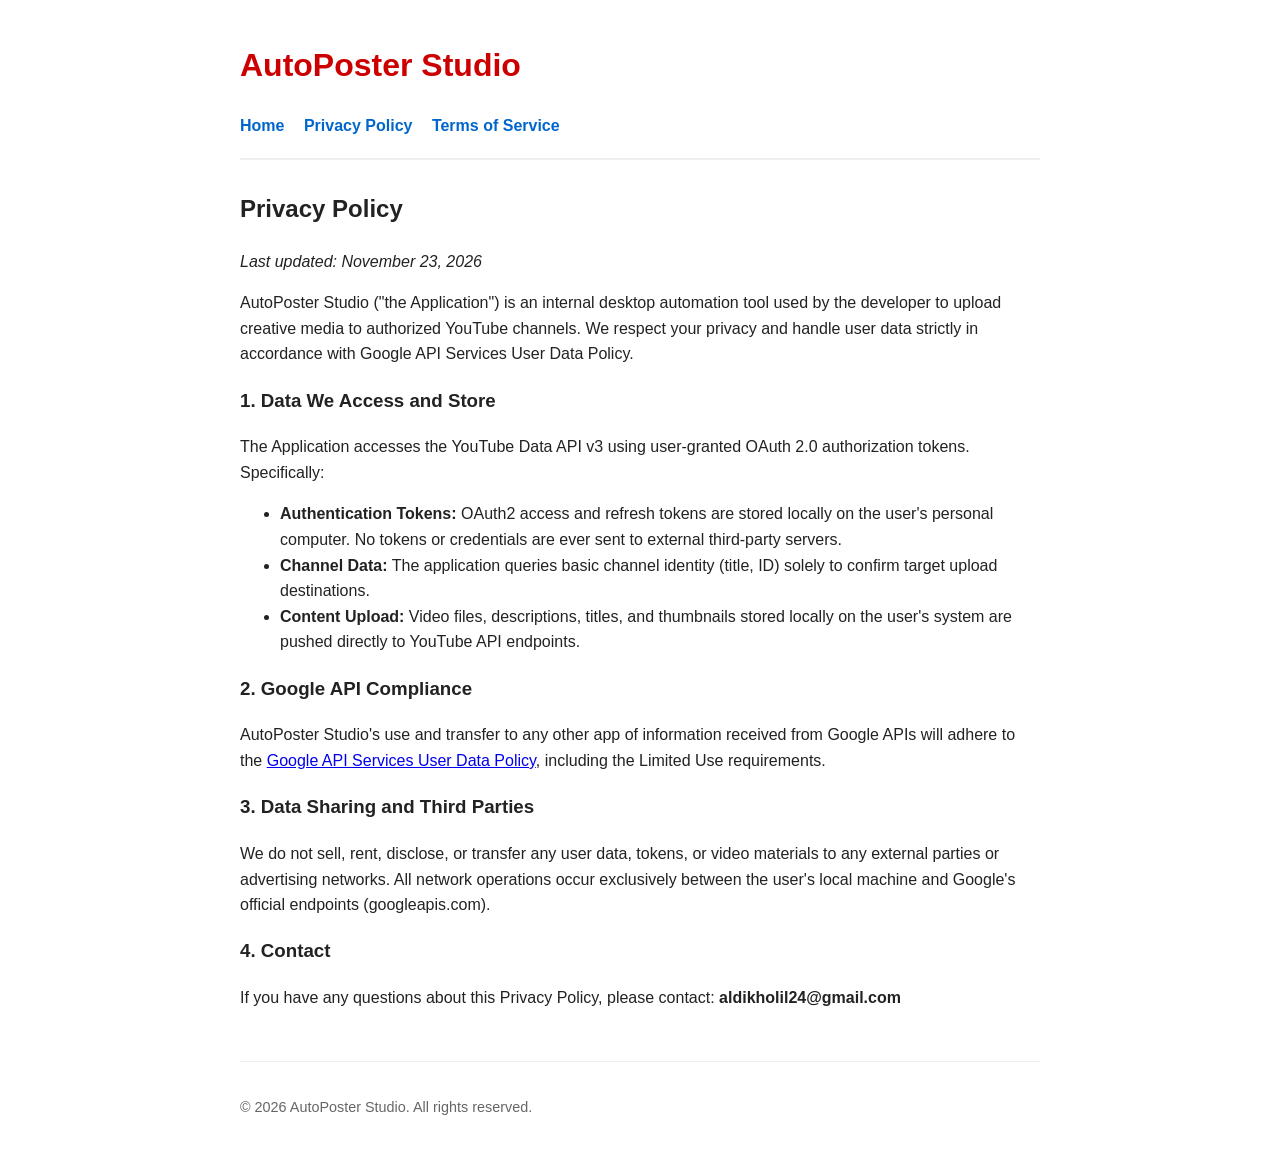
==== privacy.html @ 850fb7c7 "Add files via upload" ====
<!DOCTYPE html>
<html lang="en">
<head>
    <meta charset="UTF-8">
    <meta name="viewport" content="width=device-width, initial-scale=1.0">
    <title>Privacy Policy - AutoPoster Studio</title>
    <style>
        body { font-family: -apple-system, BlinkMacSystemFont, "Segoe UI", Roboto, sans-serif; line-height: 1.6; max-width: 800px; margin: 40px auto; padding: 0 20px; color: #222; }
        header { border-bottom: 2px solid #eee; padding-bottom: 20px; margin-bottom: 30px; }
        h1 { color: #cc0000; }
        nav a { margin-right: 15px; color: #0066cc; text-decoration: none; font-weight: bold; }
        nav a:hover { text-decoration: underline; }
        footer { margin-top: 50px; border-top: 1px solid #eee; padding-top: 20px; font-size: 0.9em; color: #666; }
    </style>
</head>
<body>
    <header>
        <h1>AutoPoster Studio</h1>
        <nav>
            <a href="index.html">Home</a>
            <a href="privacy.html">Privacy Policy</a>
            <a href="terms.html">Terms of Service</a>
        </nav>
    </header>

    <main>
        <h2>Privacy Policy</h2>
        <p><em>Last updated: November 23, 2026</em></p>

        <p>AutoPoster Studio ("the Application") is an internal desktop automation tool used by the developer to upload creative media to authorized YouTube channels. We respect your privacy and handle user data strictly in accordance with Google API Services User Data Policy.</p>

        <h3>1. Data We Access and Store</h3>
        <p>The Application accesses the YouTube Data API v3 using user-granted OAuth 2.0 authorization tokens. Specifically:</p>
        <ul>
            <li><strong>Authentication Tokens:</strong> OAuth2 access and refresh tokens are stored locally on the user's personal computer. No tokens or credentials are ever sent to external third-party servers.</li>
            <li><strong>Channel Data:</strong> The application queries basic channel identity (title, ID) solely to confirm target upload destinations.</li>
            <li><strong>Content Upload:</strong> Video files, descriptions, titles, and thumbnails stored locally on the user's system are pushed directly to YouTube API endpoints.</li>
        </ul>

        <h3>2. Google API Compliance</h3>
        <p>AutoPoster Studio's use and transfer to any other app of information received from Google APIs will adhere to the <a href="https://developers.google.com/terms/api-services-user-data-policy" target="_blank">Google API Services User Data Policy</a>, including the Limited Use requirements.</p>

        <h3>3. Data Sharing and Third Parties</h3>
        <p>We do not sell, rent, disclose, or transfer any user data, tokens, or video materials to any external parties or advertising networks. All network operations occur exclusively between the user's local machine and Google's official endpoints (googleapis.com).</p>

        <h3>4. Contact</h3>
        <p>If you have any questions about this Privacy Policy, please contact: <strong>aldikholil24@gmail.com</strong></p>
    </main>

    <footer>
        <p>&copy; 2026 AutoPoster Studio. All rights reserved.</p>
    </footer>
</body>
</html>
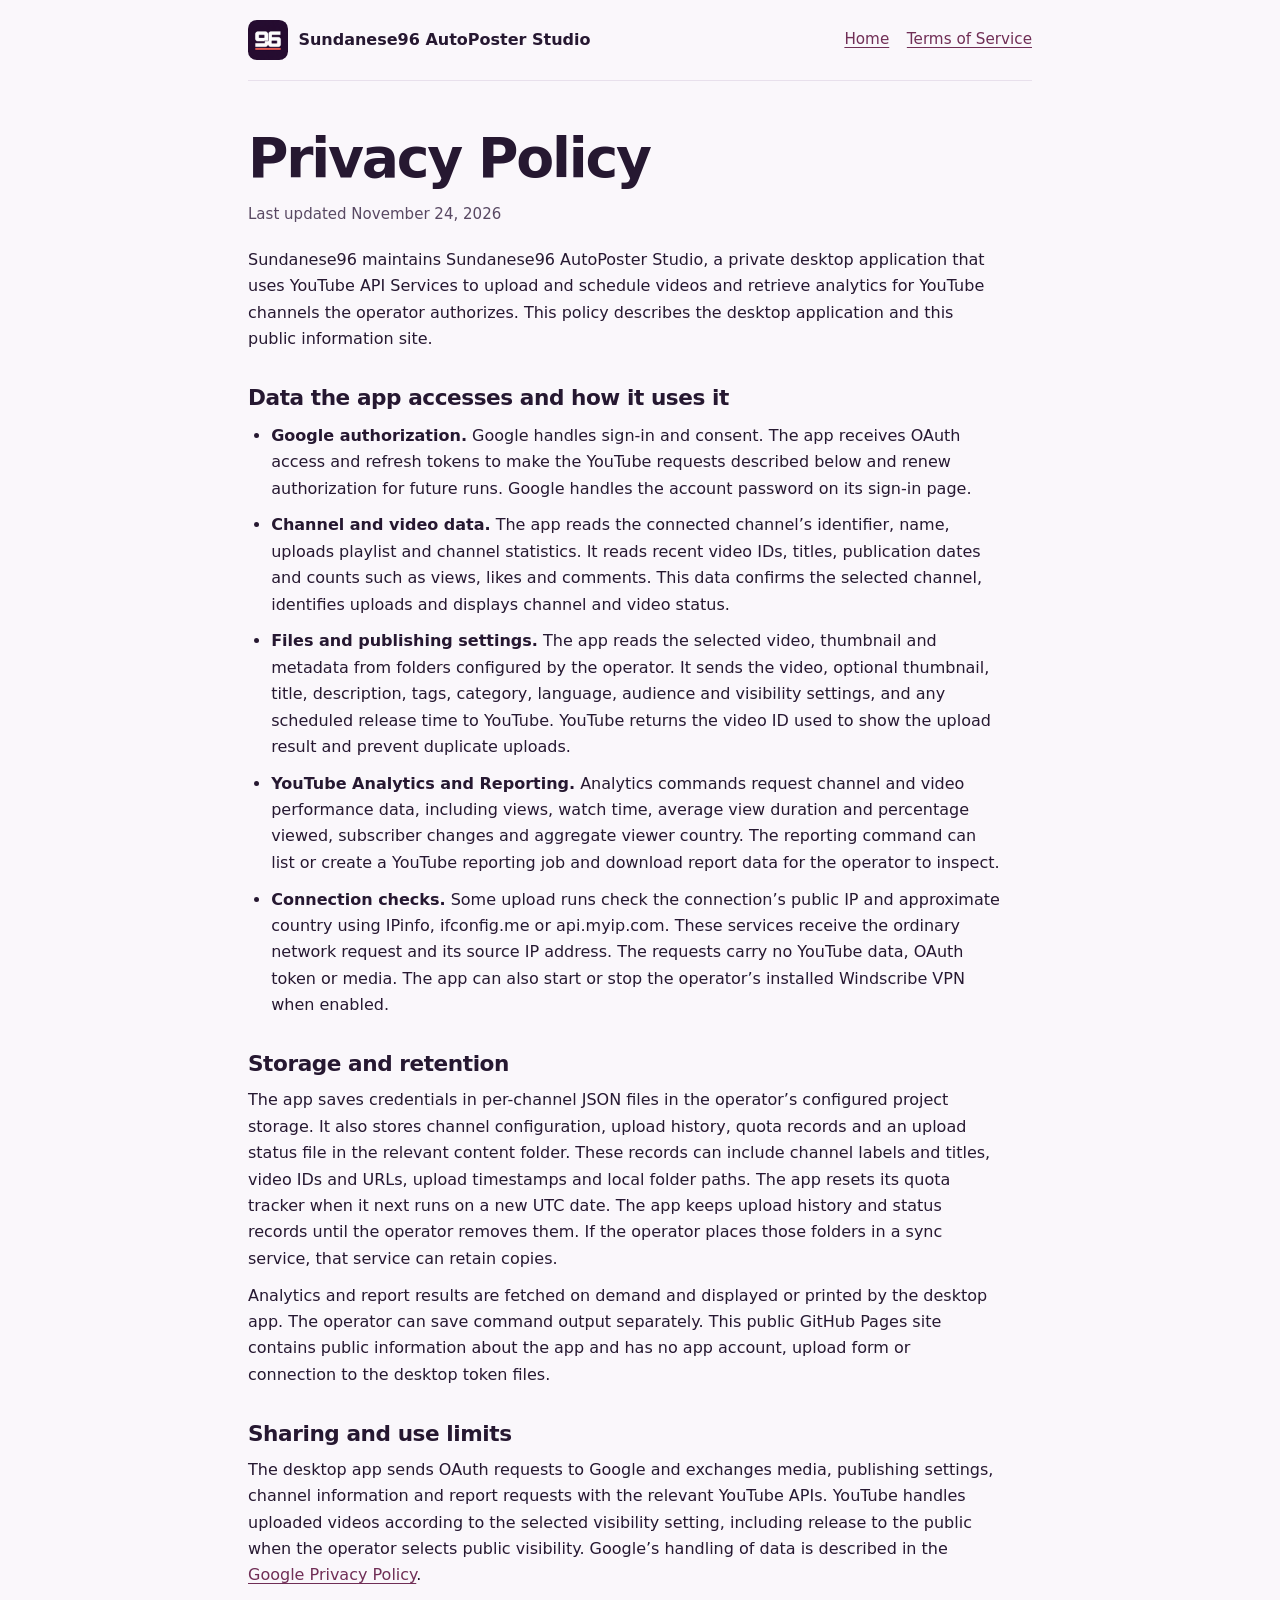
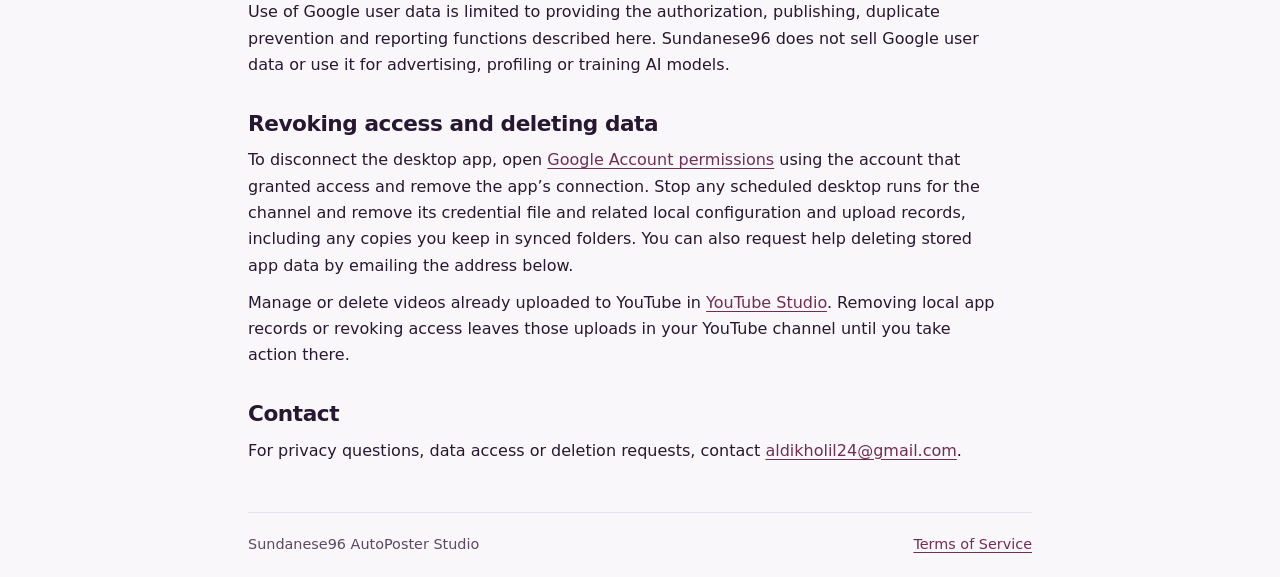
==== commit 72526bd8: "Add files via upload" ====
--- a/privacy.html
+++ b/privacy.html
@@ -1,54 +1,53 @@
-<!DOCTYPE html>
+<!doctype html>
 <html lang="en">
 <head>
-    <meta charset="UTF-8">
-    <meta name="viewport" content="width=device-width, initial-scale=1.0">
-    <title>Privacy Policy - AutoPoster Studio</title>
-    <style>
-        body { font-family: -apple-system, BlinkMacSystemFont, "Segoe UI", Roboto, sans-serif; line-height: 1.6; max-width: 800px; margin: 40px auto; padding: 0 20px; color: #222; }
-        header { border-bottom: 2px solid #eee; padding-bottom: 20px; margin-bottom: 30px; }
-        h1 { color: #cc0000; }
-        nav a { margin-right: 15px; color: #0066cc; text-decoration: none; font-weight: bold; }
-        nav a:hover { text-decoration: underline; }
-        footer { margin-top: 50px; border-top: 1px solid #eee; padding-top: 20px; font-size: 0.9em; color: #666; }
-    </style>
+  <meta charset="utf-8">
+  <meta name="viewport" content="width=device-width, initial-scale=1">
+  <meta name="description" content="How Sundanese96 AutoPoster Studio accesses, uses, stores and shares data, and how to revoke access or request deletion.">
+  <title>Privacy Policy | Sundanese96 AutoPoster Studio</title>
+  <link rel="icon" href="logo.png" type="image/png">
+  <link rel="stylesheet" href="style.css">
 </head>
 <body>
-    <header>
-        <h1>AutoPoster Studio</h1>
-        <nav>
-            <a href="index.html">Home</a>
-            <a href="privacy.html">Privacy Policy</a>
-            <a href="terms.html">Terms of Service</a>
-        </nav>
-    </header>
+  <header class="site-header wrap">
+    <a class="brand" href="./"><img src="logo.png" alt="" width="40" height="40"> Sundanese96 AutoPoster Studio</a>
+    <nav aria-label="Main navigation">
+      <a href="./">Home</a>
+      <a href="terms.html">Terms of Service</a>
+    </nav>
+  </header>
+  <main class="wrap policy">
+    <h1>Privacy Policy</h1>
+    <p class="updated">Last updated November 24, 2026</p>
+    <p>Sundanese96 maintains Sundanese96 AutoPoster Studio, a private desktop application that uses YouTube API Services to upload and schedule videos and retrieve analytics for YouTube channels the operator authorizes. This policy describes the desktop application and this public information site.</p>
 
-    <main>
-        <h2>Privacy Policy</h2>
-        <p><em>Last updated: November 23, 2026</em></p>
+    <h2>Data the app accesses and how it uses it</h2>
+    <ul>
+      <li><strong>Google authorization.</strong> Google handles sign-in and consent. The app receives OAuth access and refresh tokens to make the YouTube requests described below and renew authorization for future runs. Google handles the account password on its sign-in page.</li>
+      <li><strong>Channel and video data.</strong> The app reads the connected channel’s identifier, name, uploads playlist and channel statistics. It reads recent video IDs, titles, publication dates and counts such as views, likes and comments. This data confirms the selected channel, identifies uploads and displays channel and video status.</li>
+      <li><strong>Files and publishing settings.</strong> The app reads the selected video, thumbnail and metadata from folders configured by the operator. It sends the video, optional thumbnail, title, description, tags, category, language, audience and visibility settings, and any scheduled release time to YouTube. YouTube returns the video ID used to show the upload result and prevent duplicate uploads.</li>
+      <li><strong>YouTube Analytics and Reporting.</strong> Analytics commands request channel and video performance data, including views, watch time, average view duration and percentage viewed, subscriber changes and aggregate viewer country. The reporting command can list or create a YouTube reporting job and download report data for the operator to inspect.</li>
+      <li><strong>Connection checks.</strong> Some upload runs check the connection’s public IP and approximate country using IPinfo, ifconfig.me or api.myip.com. These services receive the ordinary network request and its source IP address. The requests carry no YouTube data, OAuth token or media. The app can also start or stop the operator’s installed Windscribe VPN when enabled.</li>
+    </ul>
 
-        <p>AutoPoster Studio ("the Application") is an internal desktop automation tool used by the developer to upload creative media to authorized YouTube channels. We respect your privacy and handle user data strictly in accordance with Google API Services User Data Policy.</p>
+    <h2>Storage and retention</h2>
+    <p>The app saves credentials in per-channel JSON files in the operator’s configured project storage. It also stores channel configuration, upload history, quota records and an upload status file in the relevant content folder. These records can include channel labels and titles, video IDs and URLs, upload timestamps and local folder paths. The app resets its quota tracker when it next runs on a new UTC date. The app keeps upload history and status records until the operator removes them. If the operator places those folders in a sync service, that service can retain copies.</p>
+    <p>Analytics and report results are fetched on demand and displayed or printed by the desktop app. The operator can save command output separately. This public GitHub Pages site contains public information about the app and has no app account, upload form or connection to the desktop token files.</p>
 
-        <h3>1. Data We Access and Store</h3>
-        <p>The Application accesses the YouTube Data API v3 using user-granted OAuth 2.0 authorization tokens. Specifically:</p>
-        <ul>
-            <li><strong>Authentication Tokens:</strong> OAuth2 access and refresh tokens are stored locally on the user's personal computer. No tokens or credentials are ever sent to external third-party servers.</li>
-            <li><strong>Channel Data:</strong> The application queries basic channel identity (title, ID) solely to confirm target upload destinations.</li>
-            <li><strong>Content Upload:</strong> Video files, descriptions, titles, and thumbnails stored locally on the user's system are pushed directly to YouTube API endpoints.</li>
-        </ul>
+    <h2>Sharing and use limits</h2>
+    <p>The desktop app sends OAuth requests to Google and exchanges media, publishing settings, channel information and report requests with the relevant YouTube APIs. YouTube handles uploaded videos according to the selected visibility setting, including release to the public when the operator selects public visibility. Google’s handling of data is described in the <a href="https://policies.google.com/privacy">Google Privacy Policy</a>.</p>
+    <p>Use of Google user data is limited to providing the authorization, publishing, duplicate prevention and reporting functions described here. Sundanese96 does not sell Google user data or use it for advertising, profiling or training AI models.</p>
 
-        <h3>2. Google API Compliance</h3>
-        <p>AutoPoster Studio's use and transfer to any other app of information received from Google APIs will adhere to the <a href="https://developers.google.com/terms/api-services-user-data-policy" target="_blank">Google API Services User Data Policy</a>, including the Limited Use requirements.</p>
+    <h2>Revoking access and deleting data</h2>
+    <p>To disconnect the desktop app, open <a href="https://security.google.com/settings/security/permissions">Google Account permissions</a> using the account that granted access and remove the app’s connection. Stop any scheduled desktop runs for the channel and remove its credential file and related local configuration and upload records, including any copies you keep in synced folders. You can also request help deleting stored app data by emailing the address below.</p>
+    <p>Manage or delete videos already uploaded to YouTube in <a href="https://studio.youtube.com/">YouTube Studio</a>. Removing local app records or revoking access leaves those uploads in your YouTube channel until you take action there.</p>
 
-        <h3>3. Data Sharing and Third Parties</h3>
-        <p>We do not sell, rent, disclose, or transfer any user data, tokens, or video materials to any external parties or advertising networks. All network operations occur exclusively between the user's local machine and Google's official endpoints (googleapis.com).</p>
-
-        <h3>4. Contact</h3>
-        <p>If you have any questions about this Privacy Policy, please contact: <strong>aldikholil24@gmail.com</strong></p>
-    </main>
-
-    <footer>
-        <p>&copy; 2026 AutoPoster Studio. All rights reserved.</p>
-    </footer>
+    <h2>Contact</h2>
+    <p>For privacy questions, data access or deletion requests, contact <a href="mailto:aldikholil24@gmail.com">aldikholil24@gmail.com</a>.</p>
+  </main>
+  <footer class="wrap site-footer">
+    <span>Sundanese96 AutoPoster Studio</span>
+    <a href="terms.html">Terms of Service</a>
+  </footer>
 </body>
 </html>
--- a/style.css
+++ b/style.css
@@ -0,0 +1,52 @@
+:root {
+  color-scheme: light;
+  --ink: #261831;
+  --muted: #594963;
+  --line: #e8e0ec;
+  --paper: #faf7fb;
+  --accent: #702e56;
+  font: 16px/1.65 system-ui, sans-serif;
+}
+
+* { box-sizing: border-box; }
+body { margin: 0; color: var(--ink); background: var(--paper); }
+a { color: var(--accent); text-underline-offset: .2em; }
+a:focus-visible { outline: 2px solid var(--accent); outline-offset: 4px; }
+.wrap { width: min(100% - 2.5rem, 49rem); margin-inline: auto; }
+
+.site-header, .site-footer {
+  display: flex;
+  flex-wrap: wrap;
+  align-items: center;
+  justify-content: space-between;
+  gap: .65rem 1.5rem;
+  padding-block: 1.25rem;
+}
+
+.site-header { border-bottom: 1px solid var(--line); }
+.site-footer { margin-top: 3rem; border-top: 1px solid var(--line); color: var(--muted); font-size: .9rem; }
+.brand { display: inline-flex; gap: .65rem; align-items: center; color: var(--ink); font-weight: 750; text-decoration: none; }
+.brand img { border-radius: .55rem; flex: none; }
+nav { display: flex; flex-wrap: wrap; gap: .5rem 1.1rem; font-size: .95rem; }
+
+.hero {
+  margin-top: clamp(1.25rem, 4vw, 2.5rem);
+  padding: clamp(1.4rem, 6vw, 3.25rem);
+  color: #fff;
+  background: #281533;
+  border-radius: 1.1rem;
+}
+
+.hero-logo { display: block; border: 1px solid #624368; border-radius: .9rem; }
+h1, h2 { line-height: 1.15; text-wrap: balance; }
+h1 { margin: 1.4rem 0 .75rem; font-size: clamp(2rem, 7vw, 3.45rem); letter-spacing: -.04em; }
+h2 { margin: 0 0 .65rem; font-size: 1.35rem; letter-spacing: -.02em; }
+p { margin: .65rem 0 0; }
+.hero p { max-width: 44ch; color: #f2e6f5; font-size: clamp(1.05rem, 3vw, 1.25rem); }
+.section, .policy h2 { margin-top: 2.1rem; }
+.section { padding-inline: clamp(0rem, 2vw, 1.2rem); }
+.policy { padding-top: 1.45rem; }
+.policy p, .policy ul { max-width: 74ch; }
+.updated { margin-bottom: 1.25rem; color: var(--muted); font-size: .94rem; }
+ol, ul { margin: .75rem 0 0; padding-inline-start: 1.45rem; }
+li + li { margin-top: .65rem; }
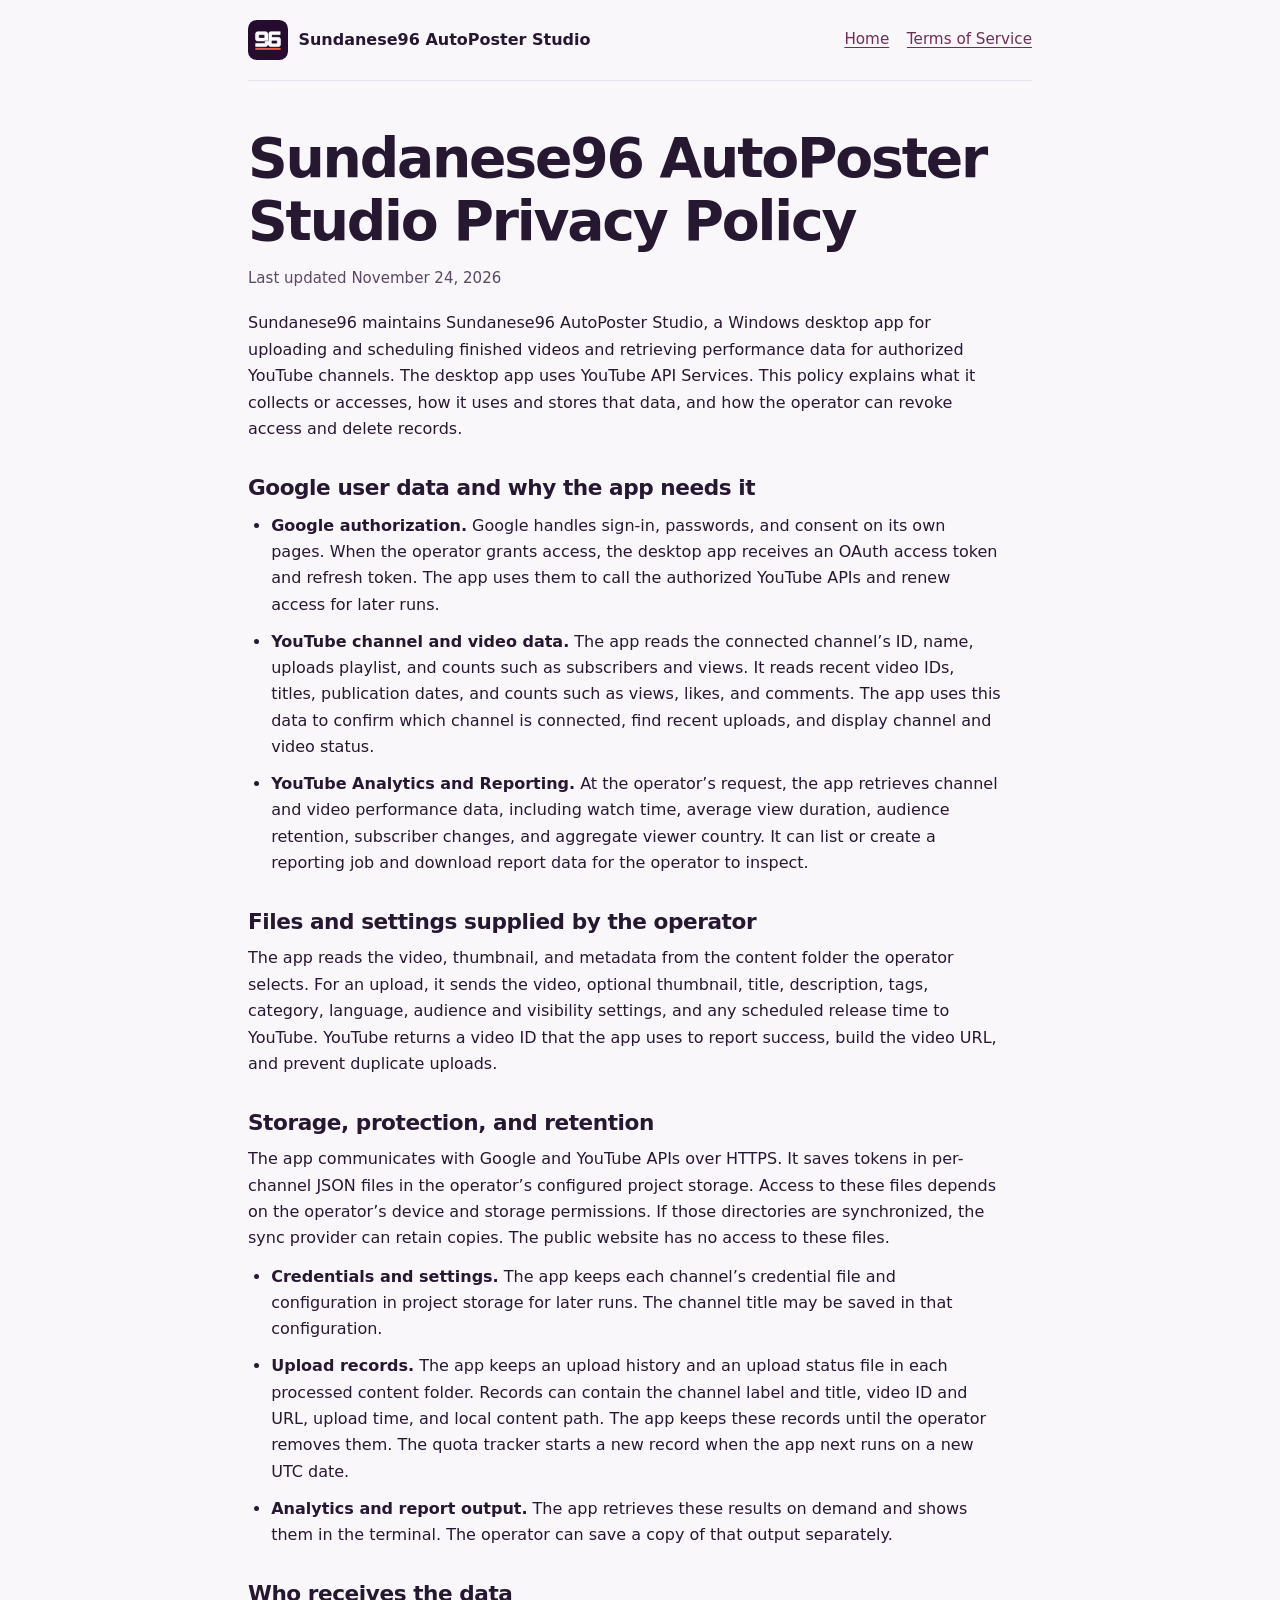
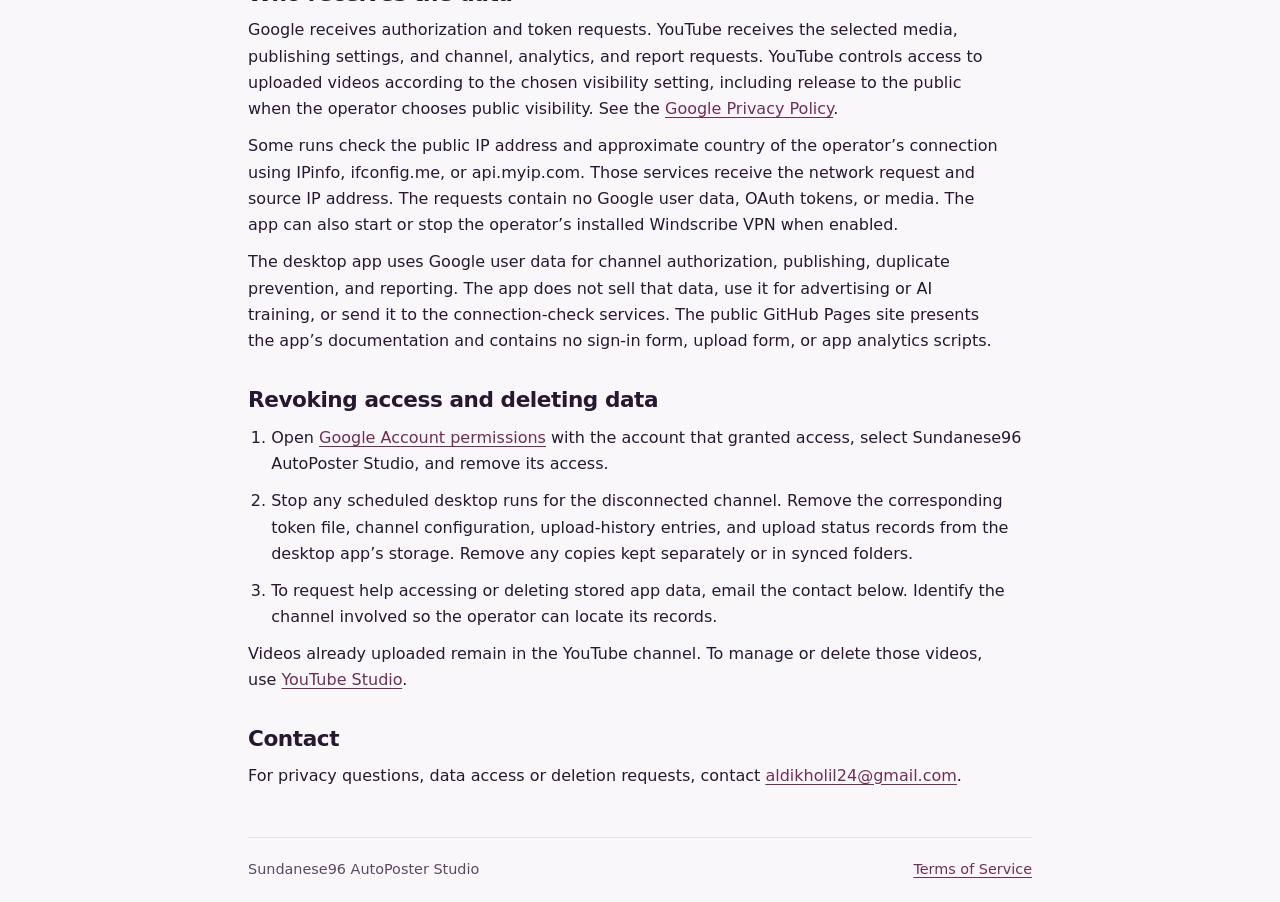
==== commit 3ae5a4f8: "Clarify app purpose and privacy disclosures" ====
--- a/privacy.html
+++ b/privacy.html
@@ -5,6 +5,7 @@
   <meta name="viewport" content="width=device-width, initial-scale=1">
   <meta name="description" content="How Sundanese96 AutoPoster Studio accesses, uses, stores and shares data, and how to revoke access or request deletion.">
   <title>Privacy Policy | Sundanese96 AutoPoster Studio</title>
+  <link rel="canonical" href="https://sundanese96.github.io/privacy.html">
   <link rel="icon" href="logo.png" type="image/png">
   <link rel="stylesheet" href="style.css">
 </head>
@@ -17,30 +18,40 @@
     </nav>
   </header>
   <main class="wrap policy">
-    <h1>Privacy Policy</h1>
-    <p class="updated">Last updated November 24, 2026</p>
-    <p>Sundanese96 maintains Sundanese96 AutoPoster Studio, a private desktop application that uses YouTube API Services to upload and schedule videos and retrieve analytics for YouTube channels the operator authorizes. This policy describes the desktop application and this public information site.</p>
+    <h1>Sundanese96 AutoPoster Studio Privacy Policy</h1>
+    <p class="updated">Last updated <time datetime="2026-11-24">November 24, 2026</time></p>
+    <p>Sundanese96 maintains Sundanese96 AutoPoster Studio, a Windows desktop app for uploading and scheduling finished videos and retrieving performance data for authorized YouTube channels. The desktop app uses YouTube API Services. This policy explains what it collects or accesses, how it uses and stores that data, and how the operator can revoke access and delete records.</p>
 
-    <h2>Data the app accesses and how it uses it</h2>
+    <h2>Google user data and why the app needs it</h2>
     <ul>
-      <li><strong>Google authorization.</strong> Google handles sign-in and consent. The app receives OAuth access and refresh tokens to make the YouTube requests described below and renew authorization for future runs. Google handles the account password on its sign-in page.</li>
-      <li><strong>Channel and video data.</strong> The app reads the connected channel’s identifier, name, uploads playlist and channel statistics. It reads recent video IDs, titles, publication dates and counts such as views, likes and comments. This data confirms the selected channel, identifies uploads and displays channel and video status.</li>
-      <li><strong>Files and publishing settings.</strong> The app reads the selected video, thumbnail and metadata from folders configured by the operator. It sends the video, optional thumbnail, title, description, tags, category, language, audience and visibility settings, and any scheduled release time to YouTube. YouTube returns the video ID used to show the upload result and prevent duplicate uploads.</li>
-      <li><strong>YouTube Analytics and Reporting.</strong> Analytics commands request channel and video performance data, including views, watch time, average view duration and percentage viewed, subscriber changes and aggregate viewer country. The reporting command can list or create a YouTube reporting job and download report data for the operator to inspect.</li>
-      <li><strong>Connection checks.</strong> Some upload runs check the connection’s public IP and approximate country using IPinfo, ifconfig.me or api.myip.com. These services receive the ordinary network request and its source IP address. The requests carry no YouTube data, OAuth token or media. The app can also start or stop the operator’s installed Windscribe VPN when enabled.</li>
+      <li><strong>Google authorization.</strong> Google handles sign-in, passwords, and consent on its own pages. When the operator grants access, the desktop app receives an OAuth access token and refresh token. The app uses them to call the authorized YouTube APIs and renew access for later runs.</li>
+      <li><strong>YouTube channel and video data.</strong> The app reads the connected channel’s ID, name, uploads playlist, and counts such as subscribers and views. It reads recent video IDs, titles, publication dates, and counts such as views, likes, and comments. The app uses this data to confirm which channel is connected, find recent uploads, and display channel and video status.</li>
+      <li><strong>YouTube Analytics and Reporting.</strong> At the operator’s request, the app retrieves channel and video performance data, including watch time, average view duration, audience retention, subscriber changes, and aggregate viewer country. It can list or create a reporting job and download report data for the operator to inspect.</li>
     </ul>
 
-    <h2>Storage and retention</h2>
-    <p>The app saves credentials in per-channel JSON files in the operator’s configured project storage. It also stores channel configuration, upload history, quota records and an upload status file in the relevant content folder. These records can include channel labels and titles, video IDs and URLs, upload timestamps and local folder paths. The app resets its quota tracker when it next runs on a new UTC date. The app keeps upload history and status records until the operator removes them. If the operator places those folders in a sync service, that service can retain copies.</p>
-    <p>Analytics and report results are fetched on demand and displayed or printed by the desktop app. The operator can save command output separately. This public GitHub Pages site contains public information about the app and has no app account, upload form or connection to the desktop token files.</p>
+    <h2>Files and settings supplied by the operator</h2>
+    <p>The app reads the video, thumbnail, and metadata from the content folder the operator selects. For an upload, it sends the video, optional thumbnail, title, description, tags, category, language, audience and visibility settings, and any scheduled release time to YouTube. YouTube returns a video ID that the app uses to report success, build the video URL, and prevent duplicate uploads.</p>
 
-    <h2>Sharing and use limits</h2>
-    <p>The desktop app sends OAuth requests to Google and exchanges media, publishing settings, channel information and report requests with the relevant YouTube APIs. YouTube handles uploaded videos according to the selected visibility setting, including release to the public when the operator selects public visibility. Google’s handling of data is described in the <a href="https://policies.google.com/privacy">Google Privacy Policy</a>.</p>
-    <p>Use of Google user data is limited to providing the authorization, publishing, duplicate prevention and reporting functions described here. Sundanese96 does not sell Google user data or use it for advertising, profiling or training AI models.</p>
+    <h2>Storage, protection, and retention</h2>
+    <p>The app communicates with Google and YouTube APIs over HTTPS. It saves tokens in per-channel JSON files in the operator’s configured project storage. Access to these files depends on the operator’s device and storage permissions. If those directories are synchronized, the sync provider can retain copies. The public website has no access to these files.</p>
+    <ul>
+      <li><strong>Credentials and settings.</strong> The app keeps each channel’s credential file and configuration in project storage for later runs. The channel title may be saved in that configuration.</li>
+      <li><strong>Upload records.</strong> The app keeps an upload history and an upload status file in each processed content folder. Records can contain the channel label and title, video ID and URL, upload time, and local content path. The app keeps these records until the operator removes them. The quota tracker starts a new record when the app next runs on a new UTC date.</li>
+      <li><strong>Analytics and report output.</strong> The app retrieves these results on demand and shows them in the terminal. The operator can save a copy of that output separately.</li>
+    </ul>
+
+    <h2>Who receives the data</h2>
+    <p>Google receives authorization and token requests. YouTube receives the selected media, publishing settings, and channel, analytics, and report requests. YouTube controls access to uploaded videos according to the chosen visibility setting, including release to the public when the operator chooses public visibility. See the <a href="https://www.google.com/policies/privacy">Google Privacy Policy</a>.</p>
+    <p>Some runs check the public IP address and approximate country of the operator’s connection using IPinfo, ifconfig.me, or api.myip.com. Those services receive the network request and source IP address. The requests contain no Google user data, OAuth tokens, or media. The app can also start or stop the operator’s installed Windscribe VPN when enabled.</p>
+    <p>The desktop app uses Google user data for channel authorization, publishing, duplicate prevention, and reporting. The app does not sell that data, use it for advertising or AI training, or send it to the connection-check services. The public GitHub Pages site presents the app’s documentation and contains no sign-in form, upload form, or app analytics scripts.</p>
 
     <h2>Revoking access and deleting data</h2>
-    <p>To disconnect the desktop app, open <a href="https://security.google.com/settings/security/permissions">Google Account permissions</a> using the account that granted access and remove the app’s connection. Stop any scheduled desktop runs for the channel and remove its credential file and related local configuration and upload records, including any copies you keep in synced folders. You can also request help deleting stored app data by emailing the address below.</p>
-    <p>Manage or delete videos already uploaded to YouTube in <a href="https://studio.youtube.com/">YouTube Studio</a>. Removing local app records or revoking access leaves those uploads in your YouTube channel until you take action there.</p>
+    <ol>
+      <li>Open <a href="https://security.google.com/settings/security/permissions">Google Account permissions</a> with the account that granted access, select Sundanese96 AutoPoster Studio, and remove its access.</li>
+      <li>Stop any scheduled desktop runs for the disconnected channel. Remove the corresponding token file, channel configuration, upload-history entries, and upload status records from the desktop app’s storage. Remove any copies kept separately or in synced folders.</li>
+      <li>To request help accessing or deleting stored app data, email the contact below. Identify the channel involved so the operator can locate its records.</li>
+    </ol>
+    <p>Videos already uploaded remain in the YouTube channel. To manage or delete those videos, use <a href="https://studio.youtube.com/">YouTube Studio</a>.</p>
 
     <h2>Contact</h2>
     <p>For privacy questions, data access or deletion requests, contact <a href="mailto:aldikholil24@gmail.com">aldikholil24@gmail.com</a>.</p>
